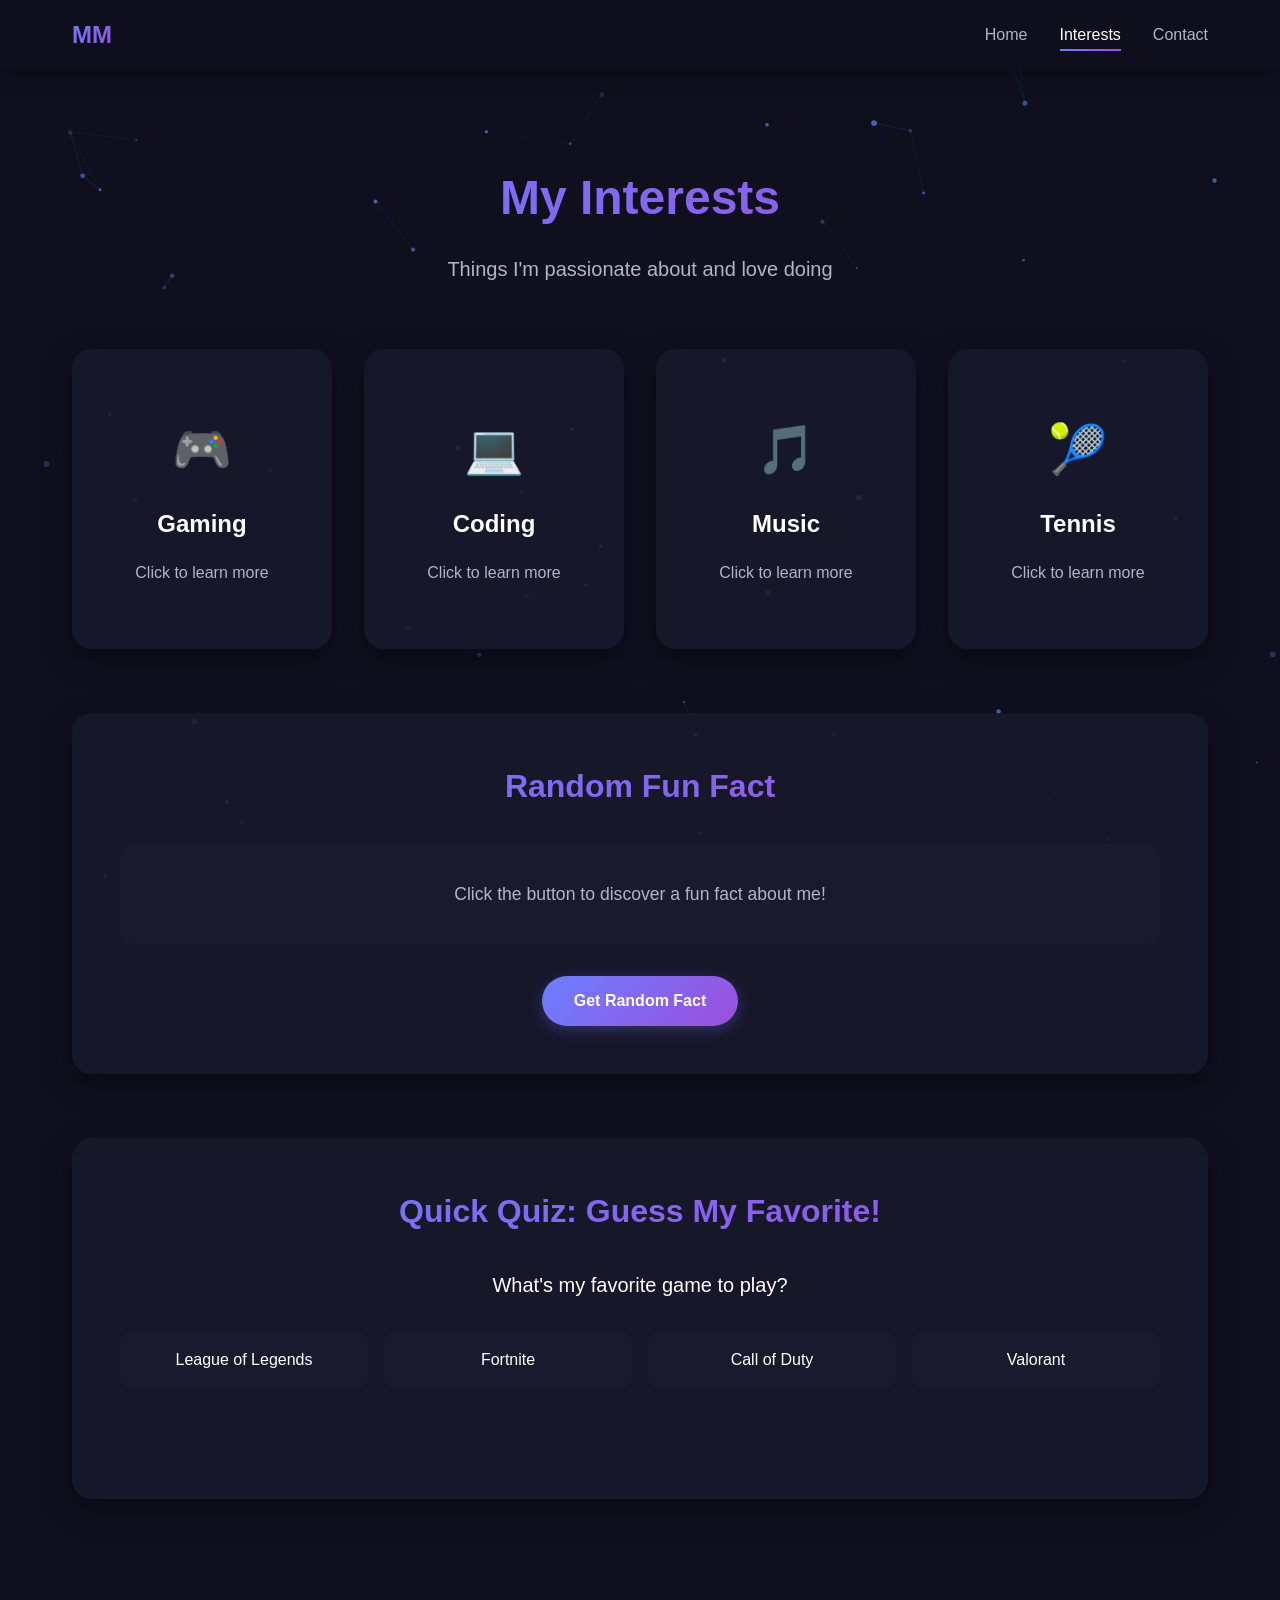
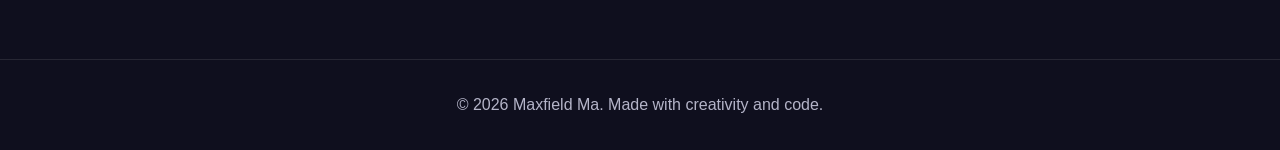
==== interests.html @ e4d49036 "ai slop" ====
<!DOCTYPE html>
<html lang="en">
<head>
    <meta charset="UTF-8">
    <meta name="viewport" content="width=device-width, initial-scale=1.0">
    <title>Maxfield Ma - Interests</title>
    <link rel="stylesheet" href="styles.css">
</head>
<body>
    <canvas id="particles"></canvas>

    <nav class="navbar">
        <div class="nav-container">
            <div class="nav-logo">MM</div>
            <div class="hamburger">
                <span></span>
                <span></span>
                <span></span>
            </div>
            <ul class="nav-menu">
                <li><a href="index.html" class="nav-link">Home</a></li>
                <li><a href="interests.html" class="nav-link active">Interests</a></li>
                <li><a href="contact.html" class="nav-link">Contact</a></li>
            </ul>
        </div>
    </nav>

    <main class="container">
        <section class="page-header fade-in">
            <h1>My Interests</h1>
            <p>Things I'm passionate about and love doing</p>
        </section>

        <section class="interests-grid fade-in-up">
            <div class="interest-card" data-interest="0">
                <div class="card-inner">
                    <div class="card-front">
                        <div class="card-icon">🎮</div>
                        <h3>Gaming</h3>
                        <p>Click to learn more</p>
                    </div>
                    <div class="card-back">
                        <h3>Gaming</h3>
                        <p>I love competitive gaming in League of Legends and creative building in Minecraft. Gaming is where I challenge myself strategically and let my creativity run wild!</p>
                    </div>
                </div>
            </div>

            <div class="interest-card" data-interest="1">
                <div class="card-inner">
                    <div class="card-front">
                        <div class="card-icon">💻</div>
                        <h3>Coding</h3>
                        <p>Click to learn more</p>
                    </div>
                    <div class="card-back">
                        <h3>Coding</h3>
                        <p>Programming is my passion! I love building projects, solving problems, and learning new technologies. Every line of code is a puzzle waiting to be solved.</p>
                    </div>
                </div>
            </div>

            <div class="interest-card" data-interest="2">
                <div class="card-inner">
                    <div class="card-front">
                        <div class="card-icon">🎵</div>
                        <h3>Music</h3>
                        <p>Click to learn more</p>
                    </div>
                    <div class="card-back">
                        <h3>Music</h3>
                        <p>I play both violin and piano! Music is my creative outlet and helps me express emotions that words can't capture. Practice makes progress!</p>
                    </div>
                </div>
            </div>

            <div class="interest-card" data-interest="3">
                <div class="card-inner">
                    <div class="card-front">
                        <div class="card-icon">🎾</div>
                        <h3>Tennis</h3>
                        <p>Click to learn more</p>
                    </div>
                    <div class="card-back">
                        <h3>Tennis</h3>
                        <p>Tennis keeps me active and competitive. I love the mental and physical challenge of every match. It's a great way to stay fit and have fun!</p>
                    </div>
                </div>
            </div>
        </section>

        <section class="fun-facts fade-in-up">
            <div class="fun-facts-content">
                <h2>Random Fun Fact</h2>
                <div class="fact-display" id="fact-display">
                    Click the button to discover a fun fact about me!
                </div>
                <button class="btn btn-primary" id="fact-btn">Get Random Fact</button>
            </div>
        </section>

        <section class="quiz fade-in-up">
            <div class="quiz-content">
                <h2>Quick Quiz: Guess My Favorite!</h2>
                <div id="quiz-container">
                    <div class="quiz-question" id="quiz-question">
                        What's my favorite game to play?
                    </div>
                    <div class="quiz-options">
                        <button class="quiz-option" data-answer="correct">League of Legends</button>
                        <button class="quiz-option" data-answer="wrong">Fortnite</button>
                        <button class="quiz-option" data-answer="wrong">Call of Duty</button>
                        <button class="quiz-option" data-answer="wrong">Valorant</button>
                    </div>
                    <div class="quiz-result" id="quiz-result"></div>
                </div>
            </div>
        </section>
    </main>

    <footer class="footer">
        <p>&copy; 2026 Maxfield Ma. Made with creativity and code.</p>
    </footer>

    <script src="particles.js"></script>
    <script src="script.js"></script>
</body>
</html>
---- styles.css ----
/* ================================
   Reset & Base Styles
   ================================ */
* {
    margin: 0;
    padding: 0;
    box-sizing: border-box;
}

:root {
    --primary-color: #6B7FFF;
    --secondary-color: #9D4EDD;
    --accent-gradient: linear-gradient(135deg, #6B7FFF 0%, #9D4EDD 100%);
    --bg-color: #0F0F1E;
    --bg-secondary: #1A1A2E;
    --text-primary: #FFFFFF;
    --text-secondary: #B4B4C8;
    --card-bg: rgba(26, 26, 46, 0.8);
    --shadow: 0 10px 30px rgba(0, 0, 0, 0.3);
    --shadow-hover: 0 15px 40px rgba(107, 127, 255, 0.2);
}

body {
    font-family: 'Inter', -apple-system, BlinkMacSystemFont, 'Segoe UI', Roboto, Oxygen, Ubuntu, Cantarell, sans-serif;
    background: var(--bg-color);
    color: var(--text-primary);
    line-height: 1.6;
    overflow-x: hidden;
}

/* ================================
   Particle Background
   ================================ */
#particles {
    position: fixed;
    top: 0;
    left: 0;
    width: 100%;
    height: 100%;
    z-index: -1;
    pointer-events: none;
}

/* ================================
   Navigation
   ================================ */
.navbar {
    position: fixed;
    top: 0;
    width: 100%;
    background: rgba(15, 15, 30, 0.95);
    backdrop-filter: blur(10px);
    z-index: 1000;
    padding: 1rem 0;
    box-shadow: 0 2px 20px rgba(0, 0, 0, 0.3);
    animation: slideDown 0.5s ease-out;
}

@keyframes slideDown {
    from {
        transform: translateY(-100%);
        opacity: 0;
    }
    to {
        transform: translateY(0);
        opacity: 1;
    }
}

.nav-container {
    max-width: 1200px;
    margin: 0 auto;
    padding: 0 2rem;
    display: flex;
    justify-content: space-between;
    align-items: center;
}

.nav-logo {
    font-size: 1.5rem;
    font-weight: 700;
    background: var(--accent-gradient);
    -webkit-background-clip: text;
    -webkit-text-fill-color: transparent;
    background-clip: text;
}

.nav-menu {
    display: flex;
    list-style: none;
    gap: 2rem;
}

.nav-link {
    color: var(--text-secondary);
    text-decoration: none;
    font-weight: 500;
    position: relative;
    padding: 0.5rem 0;
    transition: color 0.3s ease;
}

.nav-link::after {
    content: '';
    position: absolute;
    bottom: 0;
    left: 0;
    width: 0;
    height: 2px;
    background: var(--accent-gradient);
    transition: width 0.3s ease;
}

.nav-link:hover,
.nav-link.active {
    color: var(--text-primary);
}

.nav-link:hover::after,
.nav-link.active::after {
    width: 100%;
}

.hamburger {
    display: none;
    flex-direction: column;
    gap: 4px;
    cursor: pointer;
}

.hamburger span {
    width: 25px;
    height: 3px;
    background: var(--text-primary);
    transition: all 0.3s ease;
    border-radius: 2px;
}

/* ================================
   Container & Layout
   ================================ */
.container {
    max-width: 1200px;
    margin: 0 auto;
    padding: 6rem 2rem 2rem;
    min-height: 100vh;
}

/* ================================
   Animations
   ================================ */
@keyframes fadeIn {
    from {
        opacity: 0;
    }
    to {
        opacity: 1;
    }
}

@keyframes fadeInUp {
    from {
        opacity: 0;
        transform: translateY(30px);
    }
    to {
        opacity: 1;
        transform: translateY(0);
    }
}

.fade-in {
    animation: fadeIn 1s ease-out;
}

.fade-in-up {
    animation: fadeInUp 1s ease-out;
    animation-fill-mode: both;
}

.fade-in-up:nth-child(2) {
    animation-delay: 0.2s;
}

.fade-in-up:nth-child(3) {
    animation-delay: 0.4s;
}

/* ================================
   Hero Section
   ================================ */
.hero {
    min-height: 80vh;
    display: flex;
    align-items: center;
    justify-content: center;
    text-align: center;
}

.hero-content {
    max-width: 800px;
}

.greeting {
    font-size: 1.5rem;
    color: var(--text-secondary);
    margin-bottom: 1rem;
    font-weight: 400;
}

.hero-title {
    font-size: 3.5rem;
    font-weight: 700;
    margin-bottom: 1rem;
    background: var(--accent-gradient);
    -webkit-background-clip: text;
    -webkit-text-fill-color: transparent;
    background-clip: text;
    min-height: 5rem;
}

.cursor {
    animation: blink 1s infinite;
}

@keyframes blink {
    0%, 50% {
        opacity: 1;
    }
    51%, 100% {
        opacity: 0;
    }
}

.hero-subtitle {
    font-size: 1.25rem;
    color: var(--text-secondary);
    margin-bottom: 2rem;
}

/* ================================
   Section Styles
   ================================ */
.section-content {
    margin: 4rem 0;
}

.section-title {
    font-size: 2.5rem;
    margin-bottom: 2rem;
    background: var(--accent-gradient);
    -webkit-background-clip: text;
    -webkit-text-fill-color: transparent;
    background-clip: text;
}

.page-header {
    text-align: center;
    margin: 4rem 0;
}

.page-header h1 {
    font-size: 3rem;
    margin-bottom: 1rem;
    background: var(--accent-gradient);
    -webkit-background-clip: text;
    -webkit-text-fill-color: transparent;
    background-clip: text;
}

.page-header p {
    font-size: 1.25rem;
    color: var(--text-secondary);
}

/* ================================
   About Section
   ================================ */
.about-content {
    display: grid;
    grid-template-columns: 200px 1fr;
    gap: 3rem;
    align-items: center;
    background: var(--card-bg);
    padding: 3rem;
    border-radius: 20px;
    backdrop-filter: blur(10px);
    box-shadow: var(--shadow);
}

.profile-image {
    display: flex;
    justify-content: center;
}

.image-placeholder {
    width: 150px;
    height: 150px;
    border-radius: 50%;
    background: var(--accent-gradient);
    display: flex;
    align-items: center;
    justify-content: center;
    box-shadow: 0 0 30px rgba(107, 127, 255, 0.3);
    transition: transform 0.3s ease, box-shadow 0.3s ease;
}

.image-placeholder:hover {
    transform: scale(1.05);
    box-shadow: 0 0 40px rgba(107, 127, 255, 0.5);
}

.about-text p {
    margin-bottom: 1rem;
    color: var(--text-secondary);
    line-height: 1.8;
}

.about-text strong {
    color: var(--text-primary);
}

/* ================================
   CTA Section
   ================================ */
.cta {
    text-align: center;
    margin: 4rem 0;
}

.cta-content {
    background: var(--card-bg);
    padding: 3rem;
    border-radius: 20px;
    backdrop-filter: blur(10px);
    box-shadow: var(--shadow);
}

.cta-content h3 {
    font-size: 2rem;
    margin-bottom: 1rem;
}

.cta-content p {
    color: var(--text-secondary);
    margin-bottom: 2rem;
}

.cta-buttons {
    display: flex;
    gap: 1rem;
    justify-content: center;
    flex-wrap: wrap;
}

/* ================================
   Buttons
   ================================ */
.btn {
    display: inline-block;
    padding: 1rem 2rem;
    border-radius: 50px;
    text-decoration: none;
    font-weight: 600;
    transition: all 0.3s ease;
    border: none;
    cursor: pointer;
    font-size: 1rem;
}

.btn-primary {
    background: var(--accent-gradient);
    color: white;
    box-shadow: 0 4px 15px rgba(107, 127, 255, 0.3);
}

.btn-primary:hover {
    transform: translateY(-2px);
    box-shadow: 0 6px 20px rgba(107, 127, 255, 0.5);
}

.btn-secondary {
    background: transparent;
    color: var(--text-primary);
    border: 2px solid var(--primary-color);
}

.btn-secondary:hover {
    background: var(--primary-color);
    transform: translateY(-2px);
}

.btn-large {
    padding: 1.25rem 3rem;
    font-size: 1.1rem;
}

/* ================================
   Interest Cards
   ================================ */
.interests-grid {
    display: grid;
    grid-template-columns: repeat(auto-fit, minmax(250px, 1fr));
    gap: 2rem;
    margin: 3rem 0;
}

.interest-card {
    height: 300px;
    perspective: 1000px;
    cursor: pointer;
}

.card-inner {
    position: relative;
    width: 100%;
    height: 100%;
    transition: transform 0.6s;
    transform-style: preserve-3d;
}

.interest-card.flipped .card-inner {
    transform: rotateY(180deg);
}

.card-front,
.card-back {
    position: absolute;
    width: 100%;
    height: 100%;
    backface-visibility: hidden;
    border-radius: 20px;
    padding: 2rem;
    display: flex;
    flex-direction: column;
    align-items: center;
    justify-content: center;
    text-align: center;
    background: var(--card-bg);
    backdrop-filter: blur(10px);
    box-shadow: var(--shadow);
    transition: box-shadow 0.3s ease;
}

.card-front:hover,
.card-back:hover {
    box-shadow: var(--shadow-hover);
}

.card-back {
    transform: rotateY(180deg);
    background: var(--accent-gradient);
}

.card-icon {
    font-size: 3rem;
    margin-bottom: 1rem;
}

.card-front h3,
.card-back h3 {
    font-size: 1.5rem;
    margin-bottom: 1rem;
}

.card-front p {
    color: var(--text-secondary);
}

.card-back p {
    color: rgba(255, 255, 255, 0.9);
    line-height: 1.6;
}

/* ================================
   Fun Facts Section
   ================================ */
.fun-facts {
    margin: 4rem 0;
}

.fun-facts-content {
    background: var(--card-bg);
    padding: 3rem;
    border-radius: 20px;
    backdrop-filter: blur(10px);
    box-shadow: var(--shadow);
    text-align: center;
}

.fun-facts-content h2 {
    font-size: 2rem;
    margin-bottom: 2rem;
    background: var(--accent-gradient);
    -webkit-background-clip: text;
    -webkit-text-fill-color: transparent;
    background-clip: text;
}

.fact-display {
    background: var(--bg-secondary);
    padding: 2rem;
    border-radius: 15px;
    margin-bottom: 2rem;
    min-height: 100px;
    display: flex;
    align-items: center;
    justify-content: center;
    font-size: 1.1rem;
    color: var(--text-secondary);
    border: 2px solid transparent;
    transition: all 0.3s ease;
}

.fact-display.active {
    border-color: var(--primary-color);
    color: var(--text-primary);
}

/* ================================
   Quiz Section
   ================================ */
.quiz {
    margin: 4rem 0;
}

.quiz-content {
    background: var(--card-bg);
    padding: 3rem;
    border-radius: 20px;
    backdrop-filter: blur(10px);
    box-shadow: var(--shadow);
}

.quiz-content h2 {
    font-size: 2rem;
    margin-bottom: 2rem;
    text-align: center;
    background: var(--accent-gradient);
    -webkit-background-clip: text;
    -webkit-text-fill-color: transparent;
    background-clip: text;
}

.quiz-question {
    font-size: 1.25rem;
    margin-bottom: 2rem;
    text-align: center;
    color: var(--text-primary);
}

.quiz-options {
    display: grid;
    grid-template-columns: repeat(auto-fit, minmax(200px, 1fr));
    gap: 1rem;
    margin-bottom: 2rem;
}

.quiz-option {
    padding: 1rem;
    background: var(--bg-secondary);
    border: 2px solid transparent;
    border-radius: 10px;
    color: var(--text-primary);
    cursor: pointer;
    transition: all 0.3s ease;
    font-size: 1rem;
}

.quiz-option:hover {
    border-color: var(--primary-color);
    transform: translateY(-2px);
}

.quiz-option.correct {
    background: rgba(76, 175, 80, 0.2);
    border-color: #4CAF50;
}

.quiz-option.wrong {
    background: rgba(244, 67, 54, 0.2);
    border-color: #F44336;
}

.quiz-option:disabled {
    cursor: not-allowed;
    opacity: 0.6;
}

.quiz-result {
    text-align: center;
    font-size: 1.25rem;
    font-weight: 600;
    padding: 1rem;
    border-radius: 10px;
    opacity: 0;
    transition: opacity 0.3s ease;
}

.quiz-result.show {
    opacity: 1;
}

.quiz-result.correct-answer {
    color: #4CAF50;
}

.quiz-result.wrong-answer {
    color: #F44336;
}

/* ================================
   Contact Section
   ================================ */
.contact-content {
    margin: 3rem 0;
}

.contact-grid {
    display: grid;
    grid-template-columns: repeat(auto-fit, minmax(250px, 1fr));
    gap: 2rem;
}

.contact-card {
    background: var(--card-bg);
    padding: 2rem;
    border-radius: 20px;
    backdrop-filter: blur(10px);
    box-shadow: var(--shadow);
    text-align: center;
    transition: all 0.3s ease;
    position: relative;
}

.contact-card:hover {
    transform: translateY(-5px);
    box-shadow: var(--shadow-hover);
}

.contact-icon {
    font-size: 3rem;
    margin-bottom: 1rem;
}

.contact-card h3 {
    font-size: 1.5rem;
    margin-bottom: 1rem;
}

.contact-detail {
    color: var(--text-secondary);
    margin-bottom: 1.5rem;
}

.copy-btn {
    position: relative;
}

.copy-feedback {
    position: absolute;
    top: -40px;
    left: 50%;
    transform: translateX(-50%);
    background: var(--primary-color);
    padding: 0.5rem 1rem;
    border-radius: 5px;
    font-size: 0.9rem;
    opacity: 0;
    pointer-events: none;
    transition: opacity 0.3s ease;
}

.copy-feedback.show {
    opacity: 1;
}

.message-section {
    margin: 4rem 0;
}

.message-content {
    background: var(--card-bg);
    padding: 3rem;
    border-radius: 20px;
    backdrop-filter: blur(10px);
    box-shadow: var(--shadow);
    text-align: center;
}

.message-content h2 {
    font-size: 2rem;
    margin-bottom: 1rem;
    background: var(--accent-gradient);
    -webkit-background-clip: text;
    -webkit-text-fill-color: transparent;
    background-clip: text;
}

.message-content p {
    color: var(--text-secondary);
    margin-bottom: 2rem;
}

.message-box {
    background: var(--bg-secondary);
    padding: 2rem;
    border-radius: 15px;
}

.message-note {
    color: var(--text-secondary);
    margin-bottom: 1.5rem;
}

/* ================================
   Footer
   ================================ */
.footer {
    text-align: center;
    padding: 2rem;
    margin-top: 4rem;
    color: var(--text-secondary);
    border-top: 1px solid rgba(255, 255, 255, 0.1);
}

/* ================================
   Responsive Design
   ================================ */
@media (max-width: 768px) {
    .hamburger {
        display: flex;
    }

    .nav-menu {
        position: fixed;
        left: -100%;
        top: 70px;
        flex-direction: column;
        background: rgba(15, 15, 30, 0.98);
        width: 100%;
        text-align: center;
        transition: left 0.3s ease;
        padding: 2rem 0;
        box-shadow: 0 10px 20px rgba(0, 0, 0, 0.3);
    }

    .nav-menu.active {
        left: 0;
    }

    .hero-title {
        font-size: 2.5rem;
    }

    .about-content {
        grid-template-columns: 1fr;
        text-align: center;
    }

    .interests-grid {
        grid-template-columns: 1fr;
    }

    .cta-buttons {
        flex-direction: column;
        align-items: center;
    }

    .btn {
        width: 100%;
        max-width: 300px;
    }

    .quiz-options {
        grid-template-columns: 1fr;
    }

    .contact-grid {
        grid-template-columns: 1fr;
    }

    .page-header h1 {
        font-size: 2rem;
    }
}

@media (max-width: 480px) {
    .container {
        padding: 5rem 1rem 1rem;
    }

    .hero-title {
        font-size: 2rem;
    }

    .section-title,
    .page-header h1 {
        font-size: 1.75rem;
    }
}
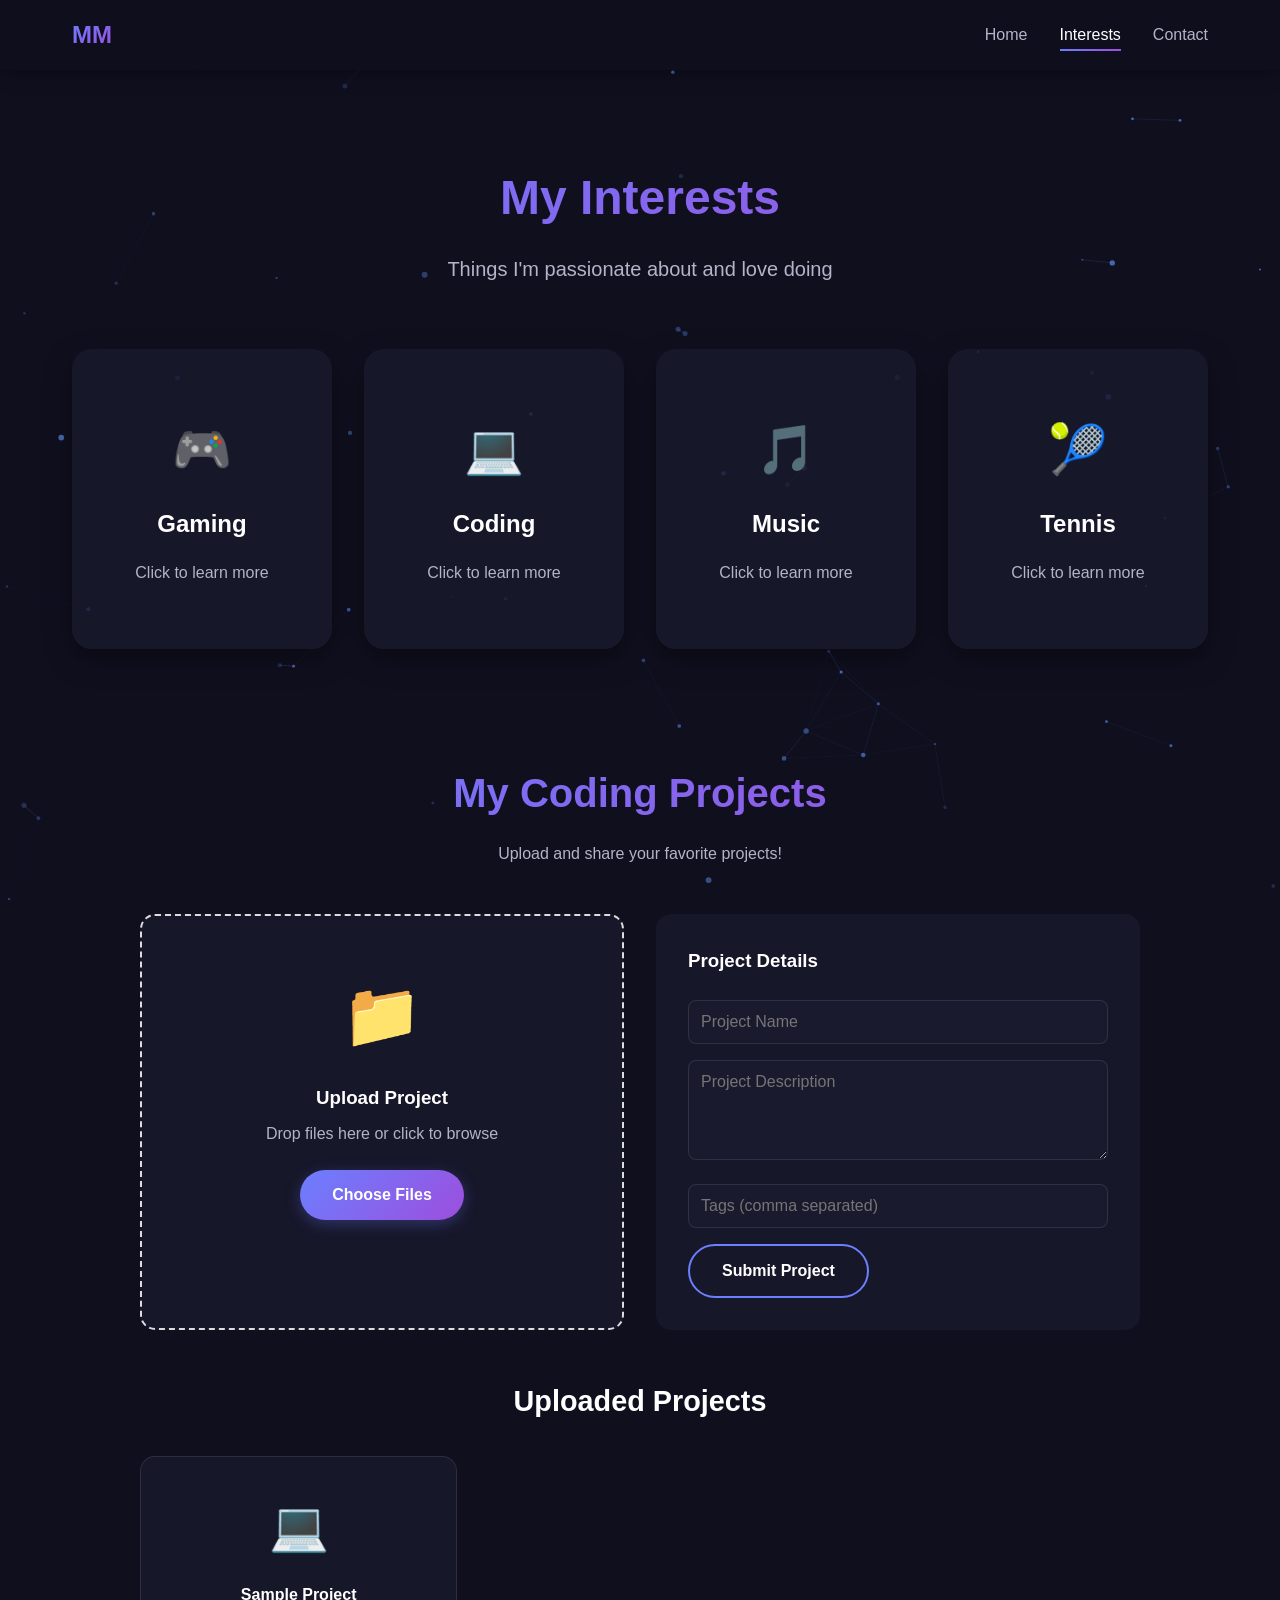
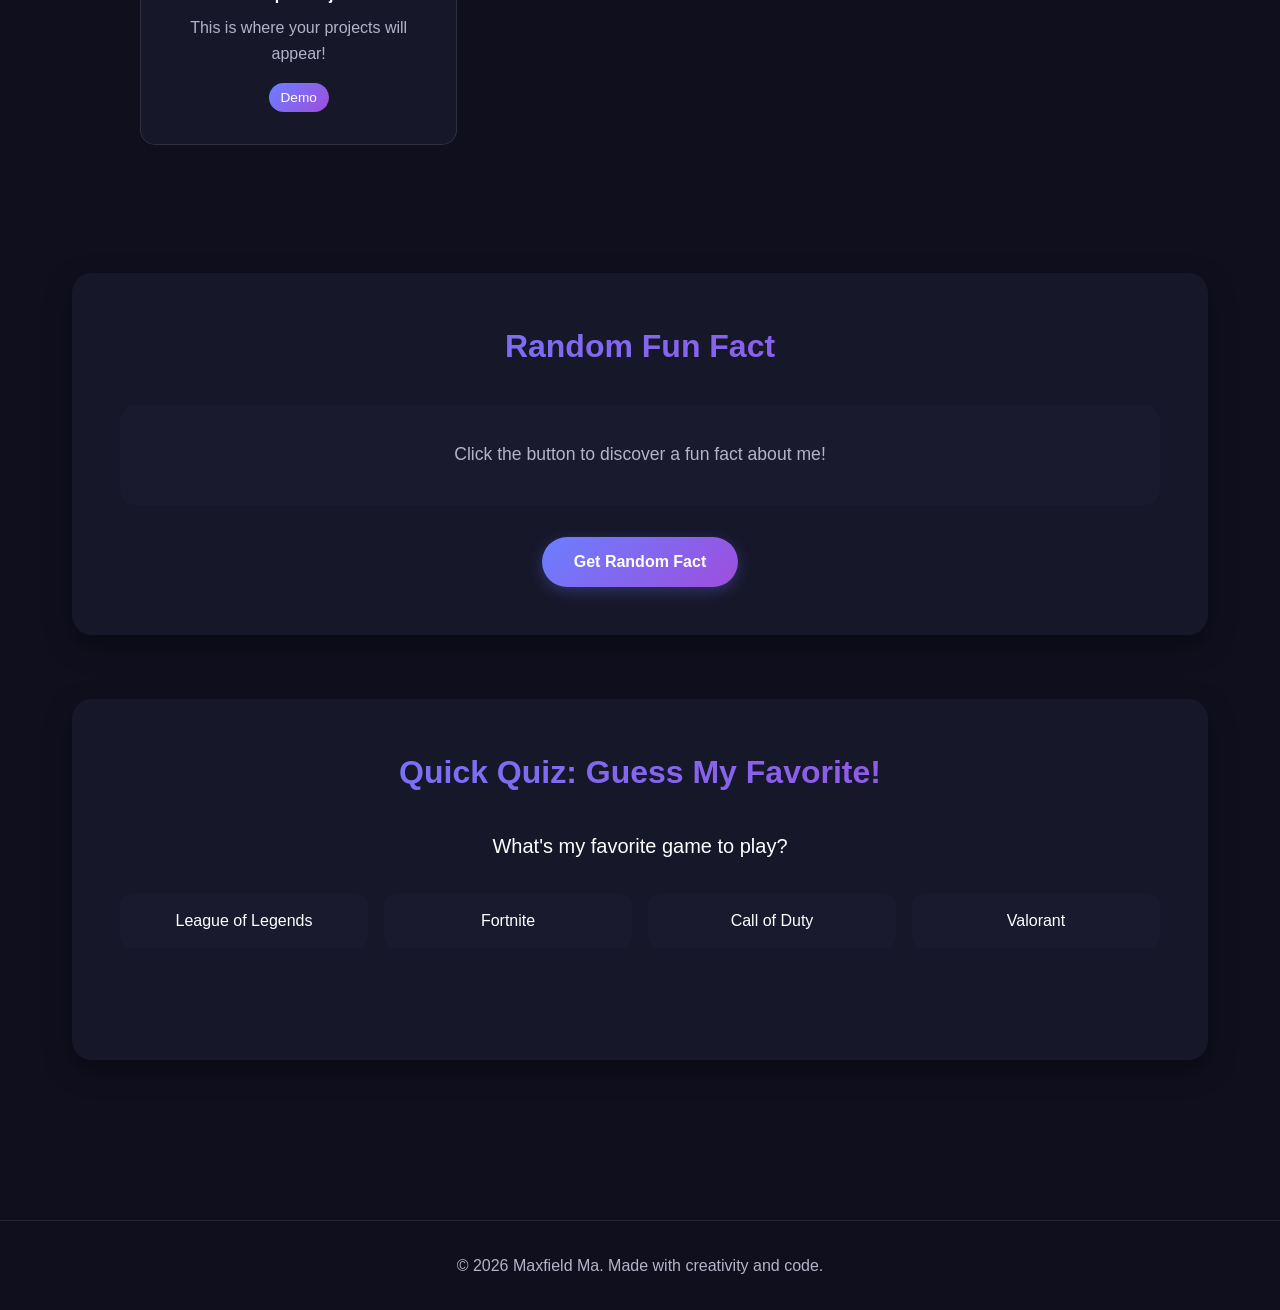
==== commit 577b47c8: "Lyles update" ====
--- a/interests.html
+++ b/interests.html
@@ -89,6 +89,45 @@
             </div>
         </section>
 
+        <section class="project-upload fade-in-up">
+            <div class="project-upload-content">
+                <h2>My Coding Projects</h2>
+                <p>Upload and share your favorite projects!</p>
+
+                <div class="upload-section">
+                    <div class="upload-box" id="upload-box">
+                        <div class="upload-icon">📁</div>
+                        <h3>Upload Project</h3>
+                        <p>Drop files here or click to browse</p>
+                        <input type="file" id="project-file" accept=".zip,.pdf,.jpg,.png,.txt,.md" multiple hidden>
+                        <button class="btn btn-primary" id="upload-btn">Choose Files</button>
+                    </div>
+
+                    <div class="project-form" id="project-form">
+                        <h3>Project Details</h3>
+                        <input type="text" id="project-name" class="form-input" placeholder="Project Name" required>
+                        <textarea id="project-description" class="form-textarea" placeholder="Project Description" rows="4"></textarea>
+                        <input type="text" id="project-tags" class="form-input" placeholder="Tags (comma separated)">
+                        <button class="btn btn-secondary" id="submit-project-btn">Submit Project</button>
+                    </div>
+                </div>
+
+                <div class="projects-display">
+                    <h3>Uploaded Projects</h3>
+                    <div id="projects-list" class="projects-grid">
+                        <div class="project-item">
+                            <div class="project-icon">💻</div>
+                            <h4>Sample Project</h4>
+                            <p>This is where your projects will appear!</p>
+                            <div class="project-tags">
+                                <span class="tag">Demo</span>
+                            </div>
+                        </div>
+                    </div>
+                </div>
+            </div>
+        </section>
+
         <section class="fun-facts fade-in-up">
             <div class="fun-facts-content">
                 <h2>Random Fun Fact</h2>
--- a/styles.css
+++ b/styles.css
@@ -714,6 +714,171 @@
 }
 
 /* ================================
+   Project Upload Section
+   ================================ */
+.project-upload {
+    padding: 4rem 0;
+}
+
+.project-upload-content {
+    max-width: 1000px;
+    margin: 0 auto;
+    text-align: center;
+}
+
+.project-upload-content h2 {
+    font-size: 2.5rem;
+    margin-bottom: 1rem;
+    background: var(--accent-gradient);
+    -webkit-background-clip: text;
+    -webkit-text-fill-color: transparent;
+    background-clip: text;
+}
+
+.project-upload-content > p {
+    color: var(--text-secondary);
+    margin-bottom: 3rem;
+}
+
+.upload-section {
+    display: grid;
+    grid-template-columns: 1fr 1fr;
+    gap: 2rem;
+    margin-bottom: 3rem;
+}
+
+.upload-box {
+    background: var(--card-bg);
+    padding: 3rem 2rem;
+    border-radius: 15px;
+    border: 2px dashed #ddd;
+    text-align: center;
+    cursor: pointer;
+    transition: all 0.3s ease;
+}
+
+.upload-box:hover {
+    border-color: var(--primary-color);
+    box-shadow: var(--shadow-hover);
+    transform: translateY(-5px);
+}
+
+.upload-icon {
+    font-size: 4rem;
+    margin-bottom: 1rem;
+}
+
+.upload-box h3 {
+    margin-bottom: 0.5rem;
+}
+
+.upload-box p {
+    color: var(--text-secondary);
+    margin-bottom: 1.5rem;
+}
+
+.project-form {
+    background: var(--card-bg);
+    padding: 2rem;
+    border-radius: 15px;
+    text-align: left;
+}
+
+.project-form h3 {
+    margin-bottom: 1.5rem;
+}
+
+.form-input,
+.form-textarea {
+    width: 100%;
+    padding: 0.75rem;
+    margin-bottom: 1rem;
+    background: var(--bg-secondary);
+    border: 1px solid rgba(255, 255, 255, 0.1);
+    border-radius: 8px;
+    color: var(--text-primary);
+    font-family: inherit;
+    font-size: 1rem;
+}
+
+.form-input:focus,
+.form-textarea:focus {
+    outline: none;
+    border-color: var(--primary-color);
+}
+
+.form-textarea {
+    resize: vertical;
+    min-height: 100px;
+}
+
+.projects-display {
+    margin-top: 3rem;
+}
+
+.projects-display h3 {
+    margin-bottom: 2rem;
+    font-size: 1.8rem;
+}
+
+.projects-grid {
+    display: grid;
+    grid-template-columns: repeat(auto-fill, minmax(280px, 1fr));
+    gap: 1.5rem;
+}
+
+.project-item {
+    background: var(--card-bg);
+    padding: 2rem;
+    border-radius: 15px;
+    text-align: center;
+    transition: all 0.3s ease;
+    border: 1px solid rgba(255, 255, 255, 0.1);
+}
+
+.project-item:hover {
+    transform: translateY(-5px);
+    box-shadow: var(--shadow-hover);
+}
+
+.project-icon {
+    font-size: 3rem;
+    margin-bottom: 1rem;
+}
+
+.project-item h4 {
+    margin-bottom: 0.5rem;
+    color: var(--text-primary);
+}
+
+.project-item p {
+    color: var(--text-secondary);
+    margin-bottom: 1rem;
+}
+
+.project-tags {
+    display: flex;
+    flex-wrap: wrap;
+    gap: 0.5rem;
+    justify-content: center;
+}
+
+.tag {
+    background: var(--accent-gradient);
+    color: var(--text-primary);
+    padding: 0.25rem 0.75rem;
+    border-radius: 20px;
+    font-size: 0.85rem;
+    font-weight: 500;
+}
+
+.project-files {
+    margin-top: 1rem;
+    color: var(--text-secondary);
+    font-size: 0.9rem;
+}
+
+/* ================================
    Footer
    ================================ */
 .footer {
@@ -780,6 +945,14 @@
         grid-template-columns: 1fr;
     }
 
+    .upload-section {
+        grid-template-columns: 1fr;
+    }
+
+    .projects-grid {
+        grid-template-columns: 1fr;
+    }
+
     .page-header h1 {
         font-size: 2rem;
     }
